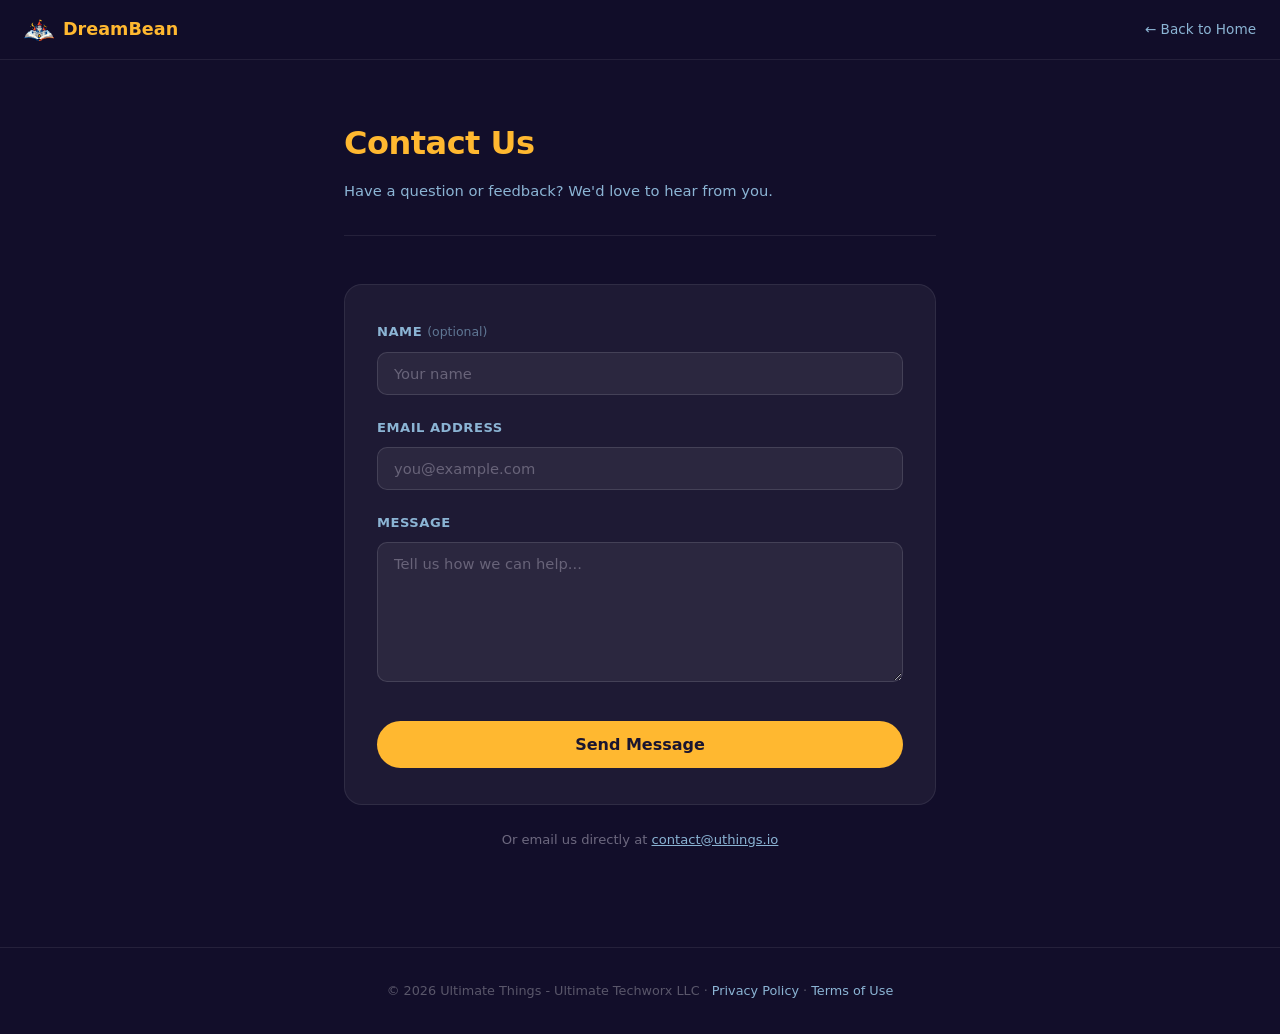
==== contact.html @ 5a84a0f4 "Refresh DreamBean website for version 2 - Update website content for DreamBean 2 features and brandi" ====
<!DOCTYPE html>
<html lang="en">
<head>
  <meta charset="UTF-8" />
  <meta name="viewport" content="width=device-width, initial-scale=1.0" />
  <title>Contact Us — DreamBean</title>
  <link rel="icon" href="assets/dreambean-castle.svg" type="image/svg+xml" />
  <link rel="shortcut icon" href="assets/dreambean-castle.svg" type="image/svg+xml" />
  <link rel="apple-touch-icon" href="assets/dreambean-castle.svg" />
  <link rel="mask-icon" href="assets/dreambean-castle.svg" color="#FFB830" />
  <style>
    *, *::before, *::after { box-sizing: border-box; margin: 0; padding: 0; }

    :root {
      --ink:    #1A1530;
      --deep:   #120E2A;
      --cave:   #1E1840;
      --amber:  #FFB830;
      --mist:   #8BB4D4;
      --soft:   #F5F0FF;
      --border: rgba(255,255,255,0.08);
      --glass:  rgba(255,255,255,0.05);
      --radius: 14px;
    }

    body {
      font-family: 'Segoe UI', system-ui, sans-serif;
      background: var(--deep);
      color: var(--soft);
      line-height: 1.7;
      min-height: 100vh;
    }

    nav {
      background: rgba(18,14,42,0.95);
      border-bottom: 1px solid var(--border);
      backdrop-filter: blur(14px);
      -webkit-backdrop-filter: blur(14px);
      padding: 0 24px;
      height: 60px;
      display: flex;
      align-items: center;
      justify-content: space-between;
      position: sticky;
      top: 0;
      z-index: 10;
    }

    .nav-logo {
      color: var(--amber);
      display: inline-flex;
      align-items: center;
      gap: 9px;
      font-weight: 800;
      font-size: 1.1rem;
      text-decoration: none;
    }
    .nav-logo-icon {
      width: 30px;
      height: 30px;
      object-fit: contain;
      flex: 0 0 auto;
    }
    .nav-back { color: var(--mist); font-size: 0.85rem; text-decoration: none; }
    .nav-back:hover { color: var(--amber); }

    .page {
      max-width: 640px;
      margin: 0 auto;
      padding: 56px 24px 96px;
    }

    .doc-header {
      border-bottom: 1px solid var(--border);
      padding-bottom: 32px;
      margin-bottom: 48px;
    }

    .doc-header h1 {
      font-size: 2rem;
      font-weight: 900;
      color: var(--amber);
      letter-spacing: -0.5px;
      margin-bottom: 8px;
    }

    .doc-header p { color: var(--mist); font-size: 0.92rem; }

    .form-card {
      background: var(--glass);
      border: 1px solid var(--border);
      border-radius: 18px;
      padding: 36px 32px;
    }

    .field { margin-bottom: 22px; }

    label {
      display: block;
      font-size: 0.82rem;
      font-weight: 600;
      color: var(--mist);
      letter-spacing: 0.5px;
      text-transform: uppercase;
      margin-bottom: 8px;
    }

    .optional-tag {
      font-weight: 400;
      text-transform: none;
      color: rgba(139,180,212,0.6);
      font-size: 0.78rem;
      letter-spacing: 0;
    }

    input[type="text"],
    input[type="email"],
    textarea {
      width: 100%;
      background: rgba(255,255,255,0.06);
      border: 1px solid rgba(255,255,255,0.12);
      border-radius: 10px;
      padding: 12px 16px;
      color: var(--soft);
      font-family: inherit;
      font-size: 0.92rem;
      transition: border-color .2s;
      outline: none;
    }

    input[type="text"]:focus,
    input[type="email"]:focus,
    textarea:focus {
      border-color: rgba(255,184,48,0.5);
    }

    input::placeholder,
    textarea::placeholder { color: rgba(245,240,255,0.3); }

    textarea { resize: vertical; min-height: 140px; }

    .field-error {
      display: none;
      color: #ff7070;
      font-size: 0.8rem;
      margin-top: 6px;
    }

    .submit-btn {
      width: 100%;
      background: var(--amber);
      color: var(--ink);
      border: none;
      border-radius: 30px;
      padding: 14px;
      font-size: 1rem;
      font-weight: 700;
      font-family: inherit;
      cursor: pointer;
      margin-top: 8px;
      transition: background .2s, transform .15s;
    }

    .submit-btn:hover { background: #ffd060; transform: translateY(-1px); }
    .submit-btn:disabled { opacity: 0.5; cursor: not-allowed; transform: none; }

    .success-card {
      display: none;
      text-align: center;
      padding: 48px 32px;
      background: var(--glass);
      border: 1px solid rgba(255,184,48,0.2);
      border-radius: 18px;
    }

    .success-icon { font-size: 3rem; margin-bottom: 16px; }

    .success-card h2 {
      font-size: 1.4rem;
      font-weight: 800;
      color: var(--amber);
      margin-bottom: 12px;
    }

    .success-card p { color: var(--mist); font-size: 0.92rem; }

    .note {
      margin-top: 24px;
      font-size: 0.82rem;
      color: rgba(245,240,255,0.4);
      text-align: center;
    }

    footer {
      text-align: center;
      padding: 32px 24px;
      border-top: 1px solid var(--border);
      color: rgba(255,255,255,0.3);
      font-size: 0.8rem;
    }

    footer a { color: var(--mist); text-decoration: none; }

    @media (max-width: 480px) {
      .form-card { padding: 24px 20px; }
    }
  </style>
</head>
<body>

<nav>
  <a href="index.html" class="nav-logo">
    <img src="assets/dreambean-castle.svg" alt="" class="nav-logo-icon" width="30" height="30">
    <span>DreamBean</span>
  </a>
  <a href="index.html" class="nav-back">← Back to Home</a>
</nav>

<div class="page">

  <div class="doc-header">
    <h1>Contact Us</h1>
    <p>Have a question or feedback? We'd love to hear from you.</p>
  </div>

  <div class="form-card" id="formCard">
    <form id="contactForm" novalidate>

      <div class="field">
        <label for="name">Name <span class="optional-tag">(optional)</span></label>
        <input type="text" id="name" name="name" placeholder="Your name" autocomplete="name" />
      </div>

      <div class="field">
        <label for="email">Email address</label>
        <input type="email" id="email" name="email" placeholder="you@example.com" autocomplete="email" required />
        <span class="field-error" id="emailError">Please enter a valid email address.</span>
      </div>

      <div class="field">
        <label for="message">Message</label>
        <textarea id="message" name="message" placeholder="Tell us how we can help..." required></textarea>
        <span class="field-error" id="messageError">Please enter a message.</span>
      </div>

      <button type="submit" class="submit-btn" id="submitBtn">Send Message</button>

    </form>
  </div>

  <div class="success-card" id="successCard">
    <div class="success-icon">✦</div>
    <h2>Message sent!</h2>
    <p>Thanks for reaching out. We'll get back to you as soon as we can.</p>
  </div>

  <p class="note">Or email us directly at <a href="mailto:contact@uthings.io" style="color:var(--mist)">contact@uthings.io</a></p>

</div>

<footer>
  <p>© 2026 Ultimate Things - Ultimate Techworx LLC · <a href="privacy-policy.html">Privacy Policy</a> · <a href="terms-of-use.html">Terms of Use</a></p>
</footer>

<script>
  const emailInput   = document.getElementById('email');
  const messageInput = document.getElementById('message');
  const emailError   = document.getElementById('emailError');
  const messageError = document.getElementById('messageError');

  function isValidEmail(val) {
    return /^[^\s@]+@[^\s@]+\.[^\s@]+$/.test(val);
  }

  emailInput.addEventListener('blur', () => {
    const show = emailInput.value.trim() && !isValidEmail(emailInput.value.trim());
    emailError.style.display = show ? 'block' : 'none';
  });

  document.getElementById('contactForm').addEventListener('submit', function(e) {
    e.preventDefault();

    const name    = document.getElementById('name').value.trim();
    const email   = emailInput.value.trim();
    const message = messageInput.value.trim();

    let valid = true;

    if (!email || !isValidEmail(email)) {
      emailError.style.display = 'block';
      emailInput.focus();
      valid = false;
    } else {
      emailError.style.display = 'none';
    }

    if (!message) {
      messageError.style.display = 'block';
      if (valid) messageInput.focus();
      valid = false;
    } else {
      messageError.style.display = 'none';
    }

    if (!valid) return;

    const subject = encodeURIComponent('DreamBean — Contact Us');
    const bodyLines = [];
    if (name) bodyLines.push(`From: ${name}`);
    bodyLines.push(`Reply-to: ${email}`, '', message);
    const body = encodeURIComponent(bodyLines.join('\n'));

    window.location.href = `mailto:contact@uthings.io?subject=${subject}&body=${body}`;

    setTimeout(() => {
      document.getElementById('formCard').style.display = 'none';
      document.getElementById('successCard').style.display = 'block';
    }, 500);
  });
</script>

</body>
</html>
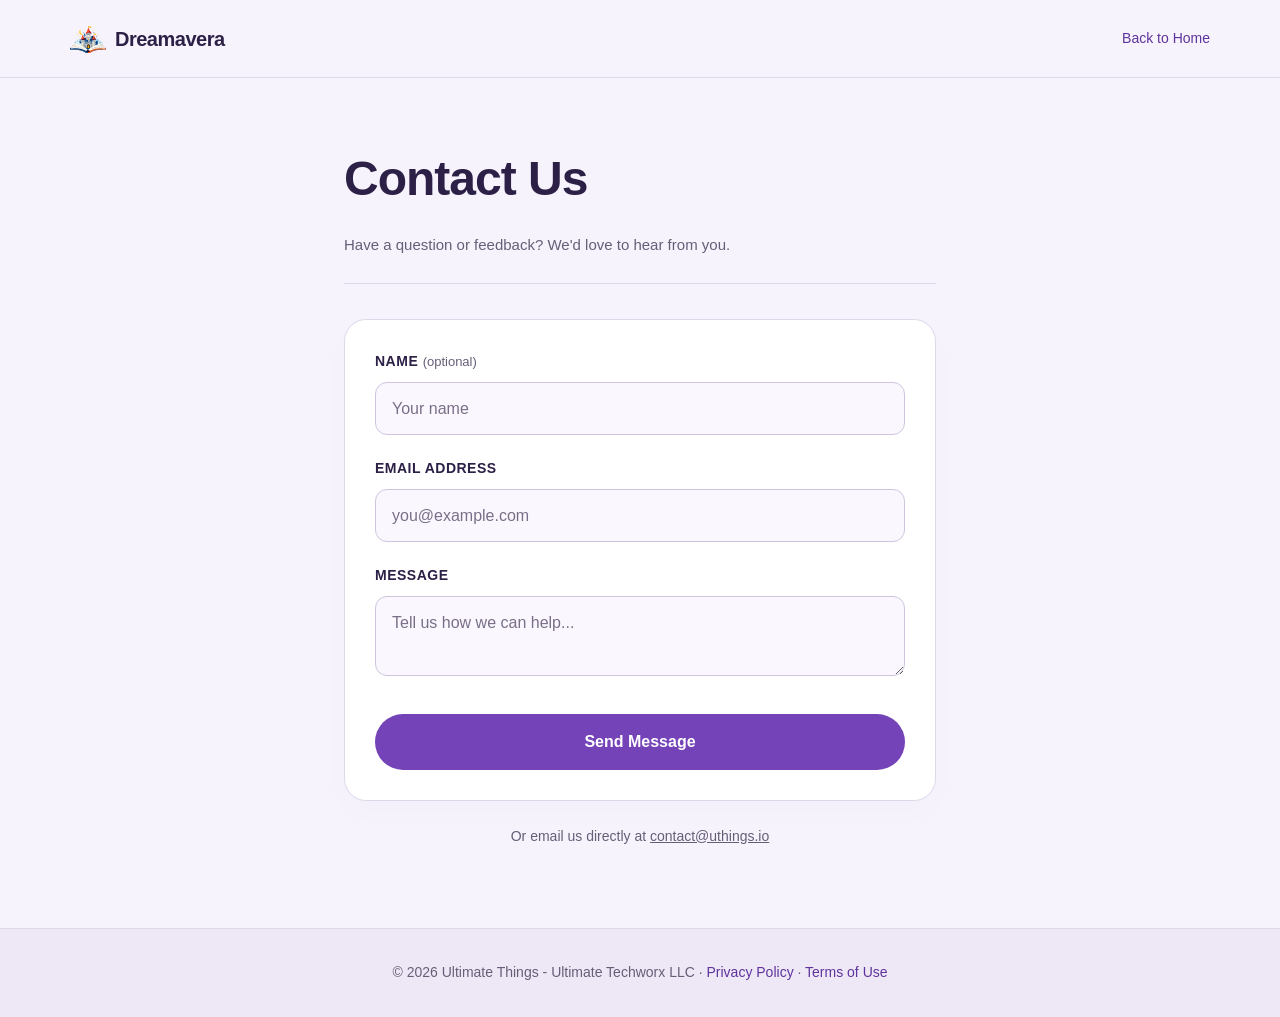
==== commit 3d08338c: "Rebrand and redesign Dreamavera website with clear AI messaging" ====
--- a/contact.html
+++ b/contact.html
@@ -3,7 +3,8 @@
 <head>
   <meta charset="UTF-8" />
   <meta name="viewport" content="width=device-width, initial-scale=1.0" />
-  <title>Contact Us — DreamBean</title>
+  <title>Contact Us — Dreamavera</title>
+  <meta name="description" content="Contact the Dreamavera team at Ultimate Techworx LLC for app support, questions, or feedback." />
   <link rel="icon" href="assets/dreambean-castle.svg" type="image/svg+xml" />
   <link rel="shortcut icon" href="assets/dreambean-castle.svg" type="image/svg+xml" />
   <link rel="apple-touch-icon" href="assets/dreambean-castle.svg" />
@@ -205,15 +206,16 @@
       .form-card { padding: 24px 20px; }
     }
   </style>
+  <link rel="stylesheet" href="assets/site.css">
 </head>
-<body>
+<body class="document-page">
 
 <nav>
   <a href="index.html" class="nav-logo">
     <img src="assets/dreambean-castle.svg" alt="" class="nav-logo-icon" width="30" height="30">
-    <span>DreamBean</span>
+    <span>Dreamavera</span>
   </a>
-  <a href="index.html" class="nav-back">← Back to Home</a>
+  <a href="index.html" class="nav-back">Back to Home</a>
 </nav>
 
 <div class="page">
@@ -304,7 +306,7 @@
 
     if (!valid) return;
 
-    const subject = encodeURIComponent('DreamBean — Contact Us');
+    const subject = encodeURIComponent('Dreamavera — Contact Us');
     const bodyLines = [];
     if (name) bodyLines.push(`From: ${name}`);
     bodyLines.push(`Reply-to: ${email}`, '', message);
--- a/assets/site.css
+++ b/assets/site.css
@@ -0,0 +1,463 @@
+/* Dreamavera — a bright storybook, with a little midnight magic. */
+:root {
+  color-scheme: light;
+  --paper: #f6f3fc;
+  --white: #fff;
+  --ink: #2d2047;
+  --muted: #675e78;
+  --purple: #7543b8;
+  --purple-dark: #5f339c;
+  --lilac: #e8ddfa;
+  --night: #291e41;
+  --mint: #dff1e6;
+  --peach: #f9e0d4;
+  --gold: #fbd789;
+  --line: #ded7e9;
+  --shadow: 0 24px 70px rgba(55, 33, 85, .09);
+  /* Compatibility tokens for the existing legal/support page markup. */
+  --deep: var(--paper);
+  --soft: var(--ink);
+  --amber: var(--purple);
+  --mist: var(--muted);
+  --border: var(--line);
+  --glass: var(--white);
+  --cave: #ede7f6;
+}
+*, *::before, *::after { box-sizing: border-box; }
+html { scroll-behavior: smooth; scroll-padding-top: 110px; }
+body { margin: 0; color: var(--ink); background: var(--paper); font-family: ui-sans-serif, -apple-system, BlinkMacSystemFont, 'Segoe UI', sans-serif; font-size: 1rem; line-height: 1.7; -webkit-font-smoothing: antialiased; }
+button, input, textarea, select { font: inherit; }
+button, a { -webkit-tap-highlight-color: transparent; }
+a { color: inherit; }
+img { display: block; max-width: 100%; }
+h1, h2, h3, h4, p { margin: 0; }
+button { cursor: pointer; }
+button:focus-visible, a:focus-visible, summary:focus-visible, [tabindex]:focus-visible { outline: 3px solid #9966dc; outline-offset: 5px; }
+::selection { background: #dbc8f8; color: #2d2047; }
+.container { width: min(1200px, calc(100% - 96px)); margin-inline: auto; }
+.icon-library { position: absolute; width: 0; height: 0; overflow: hidden; }
+.icon { width: 24px; height: 24px; flex: 0 0 auto; fill: none; stroke: currentColor; stroke-width: 1.7; stroke-linecap: round; stroke-linejoin: round; }
+.skip-link { position: fixed; left: 16px; top: -80px; z-index: 100; padding: 12px 20px; background: var(--night); color: white; border-radius: 12px; }
+.skip-link:focus { top: 12px; }
+.site-header { position: sticky; top: 0; z-index: 20; background: rgba(246, 243, 252, .94); border-bottom: 1px solid rgba(222, 215, 233, .8); backdrop-filter: blur(18px); }
+.nav-shell { display: flex; align-items: center; justify-content: space-between; gap: 26px; min-height: 88px; }
+.brand { display: inline-flex; gap: 10px; align-items: center; text-decoration: none; color: var(--ink); font-size: 1.4rem; font-weight: 800; letter-spacing: -.8px; white-space: nowrap; }
+.brand img { flex: 0 0 auto; }
+.brand-star { margin-left: 4px; font-size: .9rem; color: var(--purple); vertical-align: top; }
+.main-nav { display: flex; align-items: center; gap: 28px; }
+.main-nav a { font-size: .875rem; font-weight: 600; text-decoration: none; color: var(--muted); padding: 12px 0; }
+.main-nav a:hover { color: var(--purple); }
+.button { display: inline-flex; align-items: center; justify-content: center; min-height: 54px; padding: 14px 25px; border-radius: 100px; font-size: .9375rem; line-height: 1.4; font-weight: 700; text-decoration: none; border: 1px solid transparent; transition: background .2s, transform .2s, box-shadow .2s; text-align: center; }
+.button:hover { transform: translateY(-2px); }
+.button-small { min-height: 46px; font-size: .875rem; padding: 11px 22px; }
+.button-dark { color: white; background: var(--night); }
+.button-dark:hover { background: #44305e; }
+.button-purple { color: white; background: var(--purple); box-shadow: 0 6px 18px rgba(117, 67, 184, .13); }
+.button-purple:hover { background: var(--purple-dark); box-shadow: 0 8px 22px rgba(117, 67, 184, .2); }
+.button-outline { border-color: #d0c3df; color: var(--ink); background: transparent; }
+.button-outline:hover { background: #f0e9f9; }
+.text-link { color: var(--purple-dark); text-decoration-color: #cbb4e7; text-underline-offset: 6px; font-weight: 650; font-size: .9375rem; }
+.text-link:hover { text-decoration-color: currentColor; }
+.menu-toggle { display: none; }
+.eyebrow { display: flex; align-items: center; gap: 8px; font-size: .8125rem; line-height: 1.5; font-weight: 750; letter-spacing: 1.7px; text-transform: uppercase; color: var(--purple-dark); margin-bottom: 22px; }
+.eyebrow .icon { width: 18px; height: 18px; }
+.hero { background: radial-gradient(ellipse at 100% 35%, #e9e0f7 0, transparent 53%), radial-gradient(ellipse at 0 10%, #fcf9ff 0, transparent 50%); padding-top: 62px; }
+.hero-grid { display: grid; grid-template-columns: 1fr 1fr; align-items: center; gap: 65px; padding-block: 35px 80px; }
+.hero h1 { font-size: clamp(2.8rem, 4.3vw, 4.25rem); line-height: 1.11; font-weight: 650; letter-spacing: -2.7px; }
+h1 em, h2 em { font-family: Georgia, 'Times New Roman', serif; font-weight: 400; color: var(--purple); letter-spacing: -1.4px; }
+.hero-description { max-width: 490px; font-size: 1.0625rem; color: var(--muted); line-height: 1.85; margin-top: 26px; }
+.hero-actions { display: flex; flex-wrap: wrap; align-items: center; gap: 20px; margin-top: 30px; }
+.hero-actions .text-link { font-size: .875rem; }
+.hero-notes { display: flex; flex-wrap: wrap; gap: 20px; padding: 0; margin: 26px 0 0; list-style: none; color: var(--muted); font-size: .8125rem; }
+.hero-notes li { display: flex; align-items: center; gap: 5px; }
+.hero-notes .icon { width: 16px; height: 16px; color: #42775b; }
+.hero-art { position: relative; padding: 22px 6px 20px; }
+.storybook-cover { position: relative; margin: 0; border-radius: 100px 100px 24px 24px; overflow: hidden; background: #dac9f3; aspect-ratio: 1/1.1; box-shadow: 0 28px 55px -15px rgba(64, 39, 79, .24); transform: rotate(2deg); border: 8px solid rgba(255,255,255,.85); }
+.storybook-cover img { width: 100%; height: 100%; object-fit: cover; object-position: 50% 40%; }
+.storybook-cover::after { content: ''; position: absolute; inset: 40% 0 0; background: linear-gradient(transparent, rgba(32, 24, 49, .88)); }
+.storybook-cover figcaption { position: absolute; z-index: 1; bottom: 28px; left: 27px; right: 22px; color: white; transform: rotate(-2deg); }
+.cover-kicker { font-size: .75rem; letter-spacing: 1.5px; text-transform: uppercase; display: block; color: #eee4fb; margin-bottom: 6px; }
+.storybook-cover strong { font-family: Georgia, serif; font-size: clamp(1.4rem, 2.3vw, 2.1rem); line-height: 1.25; font-weight: 400; display: block; }
+.cover-foot { font-size: .75rem; color: #eee4fb; display: block; margin-top: 8px; }
+.art-note { position: absolute; z-index: 3; right: -24px; top: -8px; display: flex; align-items: center; gap: 12px; background: var(--mint); border: 1px solid #c5decd; color: #305f45; border-radius: 16px 16px 16px 3px; padding: 14px 20px; box-shadow: 0 12px 24px rgba(39, 63, 47, .07); font-size: .8125rem; line-height: 1.5; transform: rotate(5deg); }
+.art-note strong { font-weight: 750; }
+.chapter-chip { position: absolute; z-index: 3; bottom: -18px; left: -26px; display: flex; gap: 12px; align-items: center; padding: 13px 20px 13px 13px; background: white; border: 1px solid var(--line); border-radius: 18px; box-shadow: var(--shadow); transform: rotate(-3deg); }
+.chip-icon { display: grid; place-items: center; width: 42px; height: 42px; color: var(--purple); background: #f1eafa; border-radius: 12px; }
+.chapter-chip strong { display: block; font-size: .875rem; font-weight: 750; }
+.chapter-chip small { display: block; font-size: .75rem; color: var(--muted); }
+.orbit-star { position: absolute; color: #b096d8; font-size: 44px; }
+.star-one { left: -32px; top: -8px; transform: rotate(12deg); }
+.star-two { right: -24px; bottom: 18px; font-size: 60px; }
+.hero-bottom { border-top: 1px solid #ddd2ea; display: flex; align-items: center; justify-content: space-between; gap: 24px; padding-block: 23px; color: var(--muted); font-size: .8125rem; }
+.hero-bottom > span { font-family: Georgia, serif; font-style: italic; font-size: 1rem; }
+.hero-bottom > div { display: flex; gap: 26px; flex-wrap: wrap; }
+.section { padding: 106px 0; }
+.section h2 { font-size: clamp(2.15rem, 3.3vw, 3.2rem); line-height: 1.14; font-weight: 650; letter-spacing: -1.6px; }
+.section-intro > p:not(.eyebrow), .section-heading > p, .center-heading > p:not(.eyebrow) { font-size: 1rem; line-height: 1.85; color: var(--muted); margin-top: 23px; }
+.section-intro .text-link { display: inline-block; margin-top: 24px; }
+.path-layout { display: grid; grid-template-columns: .85fr 1.15fr; gap: 90px; align-items: center; }
+.path-explorer { border: 1px solid var(--line); background: white; border-radius: 25px; box-shadow: var(--shadow); padding: 9px; }
+.path-tabs { display: grid; grid-template-columns: 1fr 1fr 1fr; padding: 6px; background: #f6f2fc; border-radius: 18px; gap: 3px; }
+.path-tab { display: flex; align-items: center; justify-content: center; gap: 6px; min-height: 52px; color: var(--muted); background: transparent; border: 1px solid transparent; border-radius: 13px; font-size: .875rem; font-weight: 650; }
+.path-tab .icon { width: 18px; height: 18px; }
+.path-tab[aria-selected="true"] { color: var(--purple-dark); background: white; box-shadow: 0 3px 12px #3020420b; border-color: #e5d9f3; }
+.path-tab:hover { color: var(--purple); }
+.path-panel { padding: 28px; min-height: 365px; }
+.panel-kicker { font-size: .75rem; font-weight: 700; color: #66816c; margin-bottom: 12px; }
+.path-panel h3 { font-size: 1.65rem; line-height: 1.3; letter-spacing: -.6px; font-weight: 650; min-height: 70px; }
+.path-panel > p:not(.panel-kicker):not(.demo-note) { color: var(--muted); font-size: .9375rem; line-height: 1.8; margin-top: 16px; }
+.idea-card { background: #f3eff9; border: 1px solid #e4dced; border-radius: 14px; padding: 18px; display: flex; gap: 12px; color: var(--purple); margin-top: 24px; }
+.idea-card .icon { width: 20px; height: 20px; }
+.idea-card span { display: block; font-size: .75rem; font-weight: 750; letter-spacing: 1.3px; margin-bottom: 4px; }
+.idea-card p { font-family: Georgia, serif; font-size: 1rem; line-height: 1.6; color: var(--ink); }
+.demo-note { color: var(--muted); font-size: .75rem; margin-top: 12px; }
+.ai-section { background: var(--night); color: #fcf9ff; position: relative; }
+.ai-section .eyebrow { color: #d1b8f4; }
+.ai-section h2 em { color: var(--gold); }
+.ai-heading { display: flex; align-items: flex-end; justify-content: space-between; gap: 60px; }
+.ai-heading > p { max-width: 385px; color: #d2c8e0; font-size: 1rem; line-height: 1.85; }
+.ai-grid { display: grid; grid-template-columns: repeat(3, 1fr); gap: 36px; margin-top: 48px; }
+.ai-grid article { border-top: 1px solid #594967; padding-top: 28px; }
+.feature-icon { display: grid; place-items: center; width: 48px; height: 48px; background: #ebe1f6; color: var(--purple-dark); border-radius: 15px; margin-bottom: 22px; }
+.ai-grid .feature-icon { background: #433253; color: #e0c8fb; }
+.card-label { font-size: .75rem; font-weight: 700; letter-spacing: 1.5px; color: var(--purple-dark); margin-bottom: 10px; }
+.ai-grid .card-label { color: #d1b8f4; }
+.ai-grid h3 { font-size: 1.375rem; letter-spacing: -.4px; font-weight: 650; }
+.ai-grid article > p:last-child { color: #d2c8e0; font-size: .9375rem; line-height: 1.85; margin-top: 14px; }
+.ai-footnote { margin-top: 46px; padding-top: 26px; border-top: 1px solid #594967; display: flex; flex-wrap: wrap; align-items: center; gap: 10px; font-size: .8125rem; color: #cbbdd9; }
+.ai-footnote .icon { width: 19px; height: 19px; }
+.ai-footnote a { color: #f2e2ff; text-underline-offset: 4px; }
+.section-heading { display: flex; align-items: flex-end; justify-content: space-between; gap: 50px; margin-bottom: 42px; }
+.section-heading > p { width: 410px; max-width: 100%; }
+.showcase-grid { display: grid; grid-template-columns: repeat(4, 1fr); gap: 24px; }
+.showcase-card { min-width: 0; }
+.showcase-picture { position: relative; border-radius: 70px 70px 16px 16px; overflow: hidden; aspect-ratio: .9; background: #e4d8f1; }
+.showcase-picture img { width: 100%; height: 100%; object-fit: cover; transition: transform .4s; }
+.showcase-card:hover img { transform: scale(1.035); }
+.showcase-picture > span { position: absolute; bottom: 12px; left: 10px; right: 10px; font-size: .75rem; text-align: center; border-radius: 100px; padding: 6px 4px; color: #362a46; background: rgba(255,255,255,.94); }
+.showcase-copy { padding: 21px 0 0; }
+.showcase-copy h3 { font-size: 1.2rem; line-height: 1.35; letter-spacing: -.35px; font-weight: 650; }
+.showcase-copy p { font-size: .875rem; color: var(--muted); line-height: 1.8; margin-top: 12px; }
+.section-caption { text-align: center; font-size: .75rem; line-height: 1.8; color: var(--muted); margin-top: 32px; }
+.section-caption a { text-underline-offset: 4px; }
+.beyond-section { background: #ece6f5; }
+.center-heading { text-align: center; max-width: 650px; margin: 0 auto 45px; }
+.center-heading .eyebrow { justify-content: center; }
+.bento-grid { display: grid; grid-template-columns: 1.1fr 1fr; gap: 24px; }
+.bento-card { border: 1px solid #dbd2e5; border-radius: 26px; padding: 40px; }
+.bento-card h3 { font-size: 2rem; line-height: 1.2; letter-spacing: -.8px; font-weight: 650; }
+.bento-card p:not(.card-label) { margin-top: 18px; color: var(--muted); font-size: .9375rem; line-height: 1.85; }
+.listening-card { background: #faf8fd; }
+.narration-preview { background: white; border: 1px solid var(--line); border-radius: 20px; padding: 20px; margin-top: 32px; box-shadow: 0 12px 35px #31203e08; }
+.preview-art { display: flex; align-items: center; gap: 12px; }
+.preview-art img { width: 56px; height: 56px; border-radius: 12px; object-fit: cover; }
+.preview-art > .icon { margin-left: auto; color: var(--purple); }
+.preview-art strong { display: block; font-size: .875rem; }
+.preview-art span { display: block; color: var(--muted); font-size: .75rem; }
+.waveform { height: 52px; display: flex; align-items: center; justify-content: space-between; gap: 5px; margin-top: 10px; }
+.waveform i { display: block; width: 6px; height: 15px; border-radius: 8px; background: #b195d3; }
+.waveform i:nth-child(3n) { height: 30px; background: #80609f; }
+.waveform i:nth-child(4n) { height: 42px; background: #68408f; }
+.waveform i:nth-child(5n) { height: 24px; background: #ccb9e4; }
+.preview-caption { display: block; font-size: .75rem; color: var(--muted); line-height: 1.6; }
+.playroom-card { background: var(--mint); border-color: #c7ddcf; }
+.playroom-card .feature-icon { background: #c9e5d3; color: #376447; }
+.playroom-card .card-label { color: #436a52; }
+.playroom-card p:not(.card-label) { color: #4c6757; }
+.game-list { display: flex; flex-wrap: wrap; gap: 9px; padding: 0; list-style: none; margin: 28px 0 0; }
+.game-list li { font-size: .8125rem; padding: 9px 15px; background: rgba(255,255,255,.65); border: 1px solid #c5ddce; border-radius: 100px; color: #36563f; }
+.age-strip { display: grid; grid-template-columns: 1fr 1fr 1fr; gap: 36px; padding-top: 64px; margin-top: 64px; border-top: 1px solid #d4c8e1; align-items: start; }
+.age-strip .eyebrow { margin-bottom: 12px; }
+.age-strip h3 { font-size: 1.75rem; line-height: 1.25; letter-spacing: -.5px; font-weight: 650; }
+.age-tag { font-size: .75rem; font-weight: 700; color: var(--purple-dark); letter-spacing: 1.3px; }
+.age-strip h4 { font-size: 1.0625rem; margin-top: 12px; }
+.age-strip p:not(.eyebrow) { color: var(--muted); font-size: .9375rem; margin-top: 12px; }
+.pricing-section { background: #fbf9ff; }
+.pricing-grid { display: grid; grid-template-columns: repeat(3, 1fr); gap: 22px; align-items: stretch; }
+.plan-card { background: white; border: 1px solid var(--line); border-radius: 24px; padding: 30px; display: flex; flex-direction: column; }
+.plan-card.featured { background: #f0e8fb; border-color: #bca0df; box-shadow: 0 16px 35px #5a368610; }
+.plan-label { font-size: .75rem; font-weight: 750; color: var(--purple-dark); letter-spacing: 1.3px; margin-bottom: 16px; }
+.plan-card h3 { font-size: 1.25rem; letter-spacing: -.4px; font-weight: 650; }
+.plan-price { font-size: 2.75rem; font-weight: 650; letter-spacing: -1.8px; line-height: 1.3; margin-top: 16px; }
+.plan-price span { font-size: .875rem; color: var(--muted); font-weight: 400; letter-spacing: 0; padding-left: 4px; }
+.plan-description { color: var(--muted); font-size: .875rem; line-height: 1.8; margin-top: 15px; min-height: 50px; }
+.plan-features { padding: 24px 0 24px; list-style: none; border-top: 1px solid #e2d9eb; margin: 24px 0 12px; }
+.plan-features li { font-size: .875rem; line-height: 1.65; padding-left: 22px; position: relative; margin-bottom: 14px; }
+.plan-features li::before { content: '✓'; position: absolute; left: 0; color: var(--purple); }
+.plan-card .button { width: 100%; margin-top: auto; }
+.parents-layout { display: grid; grid-template-columns: 1fr 1fr; gap: 100px; align-items: start; }
+.parents-layout > div:first-child > p:not(.eyebrow) { font-size: 1rem; line-height: 1.85; color: var(--muted); margin-top: 25px; }
+.parents-layout .text-link { display: inline-block; margin-top: 24px; }
+.parents-layout .feature-icon { background: #e6dbf5; }
+.parent-points article { padding: 24px 0; border-bottom: 1px solid var(--line); }
+.parent-points article:first-child { padding-top: 0; }
+.parent-points h3 { font-size: 1.1rem; font-weight: 650; letter-spacing: -.25px; }
+.parent-points p { color: var(--muted); font-size: .9375rem; line-height: 1.85; margin-top: 12px; }
+.faq-section { padding-top: 15px; }
+.faq-layout { display: grid; grid-template-columns: .8fr 1.2fr; gap: 100px; }
+.faq-layout > div:first-child > p:last-child { margin-top: 25px; color: var(--muted); font-size: .9375rem; }
+.faq-list { border-top: 1px solid var(--line); }
+.faq-list details { border-bottom: 1px solid var(--line); padding: 22px 0; }
+.faq-list summary { cursor: pointer; font-size: .9375rem; font-weight: 650; list-style: none; padding-right: 35px; position: relative; }
+.faq-list summary::-webkit-details-marker { display: none; }
+.faq-list summary::after { content: '+'; position: absolute; right: 2px; top: 0; font-size: 1.25rem; line-height: 1.3; color: var(--purple); font-weight: 400; }
+.faq-list details[open] summary::after { content: '−'; }
+.faq-list details > p { color: var(--muted); font-size: .9375rem; line-height: 1.85; margin-top: 16px; }
+.download-section { background: var(--night); color: white; padding: 78px 0 70px; text-align: center; position: relative; overflow: hidden; }
+.download-section::before, .download-section::after { content: '✦'; position: absolute; color: #705583; font-size: 110px; font-weight: 400; top: 80px; left: 8%; transform: rotate(10deg); }
+.download-section::after { left: auto; right: 9%; top: auto; bottom: 90px; font-size: 60px; }
+.download-inner { position: relative; z-index: 1; }
+.download-spark { display: block; font-size: 35px; color: var(--gold); margin-bottom: 12px; }
+.download-section .eyebrow { justify-content: center; color: #d5bdf4; }
+.download-section h2 { font-size: clamp(2.4rem, 4vw, 3.6rem); line-height: 1.13; letter-spacing: -1.7px; font-weight: 650; }
+.download-section h2 em { color: var(--gold); }
+.download-section p:not(.eyebrow) { color: #d2c5df; font-size: .9375rem; line-height: 1.85; margin-top: 25px; }
+.store-links { display: flex; justify-content: center; align-items: stretch; gap: 12px; margin-top: 27px; }
+.store-links a { display: flex; min-height: 62px; min-width: 165px; padding: 10px 18px; align-items: center; justify-content: center; border: 1px solid #65526e; border-radius: 13px; background: #17111f; transition: background .2s; }
+.store-links a:hover { background: #372645; }
+.store-links img { object-fit: contain; }
+.download-section p.download-note { font-size: .75rem; margin-top: 20px; color: #c6b7d3; }
+.site-footer { background: #eee8f6; padding: 55px 0 25px; }
+.footer-grid { display: grid; grid-template-columns: 1.7fr 1fr 1fr; gap: 40px; }
+.footer-grid p { font-size: .875rem; color: var(--muted); line-height: 1.85; margin-top: 17px; }
+.footer-grid h2 { font-size: .8125rem; font-weight: 750; margin-bottom: 15px; }
+.footer-grid > div > a:not(.brand) { display: block; width: fit-content; color: var(--muted); font-size: .875rem; text-decoration: none; margin-top: 9px; }
+.footer-grid > div > a:not(.brand):hover { color: var(--purple); text-decoration: underline; }
+.footer-bottom { display: flex; align-items: center; justify-content: space-between; gap: 20px; padding-top: 24px; margin-top: 40px; border-top: 1px solid #d9cee5; font-size: .75rem; color: var(--muted); }
+
+/* Same visual identity, quieter presentation for legal and support pages. */
+.document-page { background: var(--paper); color: var(--ink); }
+.document-page nav { background: rgba(246,243,252,.96); border-color: var(--line); height: 78px; padding-inline: max(24px, calc((100% - 1140px)/2)); }
+.document-page .nav-logo { color: var(--ink); font-size: 1.25rem; letter-spacing: -.5px; }
+.document-page .nav-logo-icon { width: 36px; height: 36px; }
+.document-page .nav-back { color: var(--purple-dark); font-size: .875rem; }
+.document-page .page { padding-top: 60px; padding-bottom: 80px; }
+.document-page .doc-header { margin-bottom: 35px; border-color: var(--line); padding-bottom: 26px; }
+.document-page .doc-header h1 { color: var(--ink); font-weight: 650; font-size: clamp(2.1rem, 4vw, 3rem); letter-spacing: -1px; }
+.document-page .doc-header p { color: var(--muted); font-size: .9375rem; margin-top: 12px; }
+.document-page p, .document-page li { font-size: 1rem; color: var(--muted); }
+.document-page h2 { color: var(--purple-dark); border-color: var(--line); font-size: 1.2rem; }
+.document-page h3 { color: var(--ink); font-size: 1.0625rem; }
+.document-page a { color: var(--purple-dark); }
+.document-page .app-privacy, .document-page .form-card, .document-page .info-box, .document-page .highlight-box, .document-page .toc, .document-page .success-card { background: white; border: 1px solid var(--line); border-radius: 22px; box-shadow: 0 12px 35px #31203e04; }
+.document-page .app-privacy { border-top: 4px solid #a77acb; padding: 27px; }
+.document-page .app-privacy p, .document-page .app-privacy li { color: var(--muted); font-size: 1rem; }
+.document-page .app-privacy strong, .document-page .highlight-box strong { color: var(--ink); }
+.document-page .toc { padding: 26px; }
+.document-page .toc a { color: var(--purple-dark); }
+.document-page .toc li { font-size: .9375rem; }
+.document-page .highlight-box p { color: var(--ink); }
+.document-page .form-card { padding: 30px; }
+.document-page label { color: var(--ink); font-size: .875rem; }
+.document-page .optional-tag { color: var(--muted); font-size: .8125rem; }
+.document-page input[type="text"], .document-page input[type="email"], .document-page textarea, .document-page select { background: #faf8fe; color: var(--ink); border: 1px solid #cfc3de; border-radius: 12px; font-size: 1rem; min-height: 50px; }
+.document-page input::placeholder, .document-page textarea::placeholder { color: #7a6e88; }
+.document-page input:focus-visible, .document-page textarea:focus-visible, .document-page select:focus-visible { outline: 3px solid #c1a5e6; outline-offset: 2px; }
+.document-page .submit-btn { background: var(--purple); color: white; min-height: 52px; }
+.document-page .submit-btn:hover { background: var(--purple-dark); }
+.document-page .request-type { background: #faf8fe; border-color: #d6cce2; border-radius: 13px; }
+.document-page .request-type.selected { border-color: var(--purple); background: #f0e7fa; }
+.document-page .request-type-label strong { color: var(--ink); font-size: .9375rem; }
+.document-page .request-type-label span { color: var(--muted); font-size: .875rem; text-transform: none; letter-spacing: normal; }
+.document-page .note { color: var(--muted); font-size: .875rem; }
+.document-page .field-error { color: #ac2d42; font-size: .875rem; }
+.document-page footer, .document-page site-footer { color: var(--muted); background: #eee8f6; border-color: var(--line); font-size: .875rem; }
+.document-page footer p { color: var(--muted); font-size: .875rem; }
+.document-page [data-custom-class="body"], .document-page [data-custom-class="body"] * { color: var(--muted) !important; font-family: ui-sans-serif, -apple-system, BlinkMacSystemFont, 'Segoe UI', sans-serif !important; font-size: 1rem !important; line-height: 1.8 !important; }
+.document-page [data-custom-class="heading_1"], .document-page [data-custom-class="heading_1"] * { color: var(--purple-dark) !important; font-size: 1.15rem !important; }
+.document-page [data-custom-class="heading_2"], .document-page [data-custom-class="heading_2"] *, .document-page [data-custom-class="heading_3"], .document-page [data-custom-class="heading_3"] * { color: var(--ink) !important; font-size: 1.05rem !important; }
+.document-page [data-custom-class="link"], .document-page [data-custom-class="link"] * { color: var(--purple-dark) !important; }
+.document-page table td, .document-page table th { border-color: var(--line); color: var(--muted); font-size: .875rem; }
+
+@media (min-width: 1500px) { .hero-grid { padding-block: 45px 95px; } }
+@media (max-width: 1100px) {
+  .container { width: calc(100% - 64px); }
+  .main-nav { gap: 18px; }
+  .hero-grid { gap: 35px; }
+  .hero h1 { font-size: 3.3rem; }
+  .hero-actions { gap: 18px; }
+  .art-note { right: -10px; }
+  .path-layout, .parents-layout, .faq-layout { gap: 45px; }
+  .path-panel { padding: 24px; }
+  .path-tab { font-size: .8125rem; }
+  .path-tab .icon { width: 16px; }
+  .showcase-grid { gap: 18px; }
+  .plan-card { padding: 25px; }
+  .plan-price { font-size: 2.4rem; }
+}
+@media (max-width: 900px) {
+  .nav-shell { min-height: 76px; gap: 16px; }
+  .brand { font-size: 1.25rem; }
+  .brand img { width: 36px; height: 36px; }
+  .menu-toggle { display: flex; align-items: center; gap: 9px; margin-left: auto; border: 0; background: transparent; min-height: 44px; padding: 8px; color: var(--ink); font-size: .875rem; }
+  .menu-lines { width: 18px; height: 12px; border-top: 1.5px solid; border-bottom: 1.5px solid; }
+  .main-nav { display: none; position: absolute; top: 75px; left: 0; right: 0; padding: 18px 32px 26px; background: #f6f3fc; border-bottom: 1px solid var(--line); box-shadow: 0 16px 20px #39214f0b; flex-direction: column; gap: 2px; align-items: stretch; }
+  .main-nav.is-open { display: flex; }
+  .main-nav a { padding: 12px 10px; }
+  .hero { padding-top: 25px; }
+  .hero-grid { gap: 30px; padding-block: 35px 65px; }
+  .hero h1 { font-size: 2.65rem; letter-spacing: -1.9px; }
+  .hero .eyebrow { font-size: .75rem; letter-spacing: 1px; }
+  .hero-description { font-size: 1rem; }
+  .hero-notes { gap: 12px; font-size: .75rem; }
+  .art-note { font-size: .75rem; padding: 10px 12px; right: -4px; }
+  .art-note .icon { width: 20px; }
+  .chapter-chip { padding: 9px 12px 9px 9px; left: -10px; gap: 8px; }
+  .chapter-chip strong { font-size: .75rem; }
+  .chapter-chip small { font-size: .75rem; }
+  .chip-icon { width: 32px; height: 32px; }
+  .cover-kicker { font-size: .75rem; letter-spacing: 1px; }
+  .cover-foot { font-size: .75rem; }
+  .storybook-cover figcaption { left: 17px; bottom: 20px; }
+  .storybook-cover strong { font-size: 1.3rem; }
+  .hero-bottom { flex-direction: column; gap: 10px; align-items: flex-start; }
+  .hero-bottom > div { gap: 22px; }
+  .section { padding: 80px 0; }
+  .path-layout { grid-template-columns: 1fr; gap: 32px; }
+  .section-intro { max-width: 600px; }
+  .path-tab { font-size: .9375rem; }
+  .path-panel { padding: 30px; min-height: 330px; }
+  .path-panel h3 { min-height: auto; }
+  .ai-heading { display: block; }
+  .ai-heading > p { max-width: 600px; margin-top: 24px; }
+  .ai-grid { gap: 24px; }
+  .ai-grid h3 { font-size: 1.2rem; }
+  .section-heading { align-items: flex-start; gap: 30px; }
+  .section-heading > p { width: 45%; margin-top: 0; }
+  .showcase-grid { grid-template-columns: repeat(2, 1fr); gap: 35px 24px; }
+  .showcase-picture { aspect-ratio: 1; }
+  .showcase-copy h3 br { display: none; }
+  .bento-card { padding: 28px; }
+  .bento-card h3 { font-size: 1.7rem; }
+  .age-strip { gap: 25px; }
+  .pricing-grid { grid-template-columns: 1fr; max-width: 570px; margin: 0 auto; }
+  .plan-card { padding: 30px; }
+  .plan-price { font-size: 2.75rem; }
+  .plan-description { min-height: 0; }
+  .plan-features { padding-bottom: 5px; }
+  .parents-layout, .faq-layout { grid-template-columns: 1fr; gap: 35px; }
+  .faq-section { padding-top: 0; }
+}
+@media (max-width: 600px) {
+  html { scroll-padding-top: 95px; }
+  .container { width: calc(100% - 40px); }
+  .nav-shell { gap: 10px; min-height: 72px; }
+  .brand { font-size: 1.18rem; gap: 7px; letter-spacing: -.7px; }
+  .brand img { width: 33px; height: 33px; }
+  .brand-star { font-size: .7rem; }
+  .header-cta { display: none; }
+  .menu-toggle { padding-right: 2px; }
+  .main-nav { top: 71px; padding-inline: 20px; }
+  .hero { padding-top: 20px; }
+  .hero-grid { grid-template-columns: 1fr; padding-block: 22px 48px; gap: 45px; }
+  .hero-copy { text-align: center; }
+  .hero .eyebrow { justify-content: center; margin-bottom: 20px; font-size: .75rem; letter-spacing: .9px; }
+  .hero h1 { font-size: clamp(2.5rem, 10.4vw, 3.5rem); letter-spacing: -1.8px; }
+  .hero h1 em { letter-spacing: -1.3px; }
+  .hero-description { margin-top: 22px; line-height: 1.8; }
+  .hero-actions { justify-content: center; margin-top: 26px; gap: 18px; }
+  .hero-actions .button { width: 100%; max-width: 340px; }
+  .hero-notes { justify-content: center; gap: 16px; margin-top: 24px; }
+  .hero-art { width: calc(100% - 24px); max-width: 420px; margin: 0 auto; padding-block: 18px; }
+  .storybook-cover { aspect-ratio: 1/1.04; border-width: 6px; border-radius: 75px 75px 20px 20px; }
+  .storybook-cover figcaption { bottom: 22px; left: 20px; }
+  .storybook-cover strong { font-size: 1.65rem; }
+  .cover-kicker { font-size: .75rem; }
+  .cover-foot { font-size: .75rem; }
+  .art-note { top: -8px; right: -4px; font-size: .75rem; }
+  .chapter-chip { left: -10px; bottom: -18px; }
+  .chapter-chip strong { font-size: .8125rem; }
+  .chapter-chip small { font-size: .75rem; }
+  .chip-icon { width: 38px; height: 38px; }
+  .star-one { left: -16px; font-size: 28px; }
+  .star-two { right: -17px; font-size: 40px; bottom: 28px; }
+  .hero-bottom { align-items: center; padding-block: 24px; text-align: center; }
+  .hero-bottom > span { font-size: .9375rem; }
+  .hero-bottom > div { justify-content: center; gap: 8px 18px; font-size: .75rem; }
+  .section { padding: 64px 0; }
+  .section h2 { font-size: 2.2rem; letter-spacing: -1.1px; }
+  .eyebrow { font-size: .75rem; letter-spacing: 1.3px; margin-bottom: 16px; }
+  .path-layout { gap: 28px; }
+  .path-tabs { gap: 0; padding: 4px; }
+  .path-tab { flex-direction: column; gap: 4px; min-height: 64px; font-size: .75rem; padding: 6px 2px; }
+  .path-tab .icon { width: 18px; height: 18px; }
+  .path-panel { padding: 24px 17px 18px; min-height: 385px; }
+  .path-panel h3 { font-size: 1.5rem; }
+  .path-panel h3 br { display: none; }
+  .idea-card { padding: 15px; margin-top: 20px; }
+  .demo-note { font-size: .75rem; }
+  .ai-grid { grid-template-columns: 1fr; gap: 28px; margin-top: 32px; }
+  .ai-grid article { padding-top: 26px; }
+  .ai-grid h3 { font-size: 1.4rem; }
+  .ai-grid .feature-icon { margin-bottom: 18px; }
+  .ai-footnote { margin-top: 30px; font-size: .8125rem; align-items: flex-start; gap: 10px; }
+  .section-heading { display: block; margin-bottom: 30px; }
+  .section-heading > p { width: 100%; margin-top: 22px; }
+  .showcase-grid { gap: 25px 15px; }
+  .showcase-picture { border-radius: 45px 45px 12px 12px; aspect-ratio: .83; }
+  .showcase-picture > span { font-size: .75rem; left: 6px; right: 6px; bottom: 8px; padding-block: 5px; }
+  .showcase-copy { padding-top: 16px; }
+  .showcase-copy h3 { font-size: .95rem; line-height: 1.4; }
+  .showcase-copy p { font-size: .8125rem; line-height: 1.75; margin-top: 8px; }
+  .section-caption { font-size: .75rem; margin-top: 24px; }
+  .center-heading { text-align: left; margin-bottom: 30px; }
+  .center-heading .eyebrow { justify-content: flex-start; }
+  .bento-grid { grid-template-columns: 1fr; gap: 20px; }
+  .bento-card { padding: 28px 24px; border-radius: 22px; }
+  .bento-card h3 { font-size: 1.9rem; }
+  .narration-preview { padding: 16px; margin-top: 26px; }
+  .preview-art img { width: 47px; height: 47px; }
+  .preview-art strong { font-size: .8125rem; }
+  .preview-art span { font-size: .75rem; }
+  .waveform { gap: 4px; }
+  .waveform i { width: 5px; }
+  .age-strip { grid-template-columns: 1fr; gap: 28px; padding-top: 35px; margin-top: 35px; }
+  .age-strip h3 br { display: none; }
+  .age-strip article { padding-top: 20px; border-top: 1px solid #d4c8e1; }
+  .plan-card { padding: 28px; }
+  .parents-layout { gap: 35px; }
+  .faq-section { padding-top: 0; }
+  .faq-layout { gap: 30px; }
+  .faq-list summary { font-size: .9375rem; line-height: 1.6; }
+  .download-section { padding: 55px 0; }
+  .download-section h2 { font-size: 2.45rem; letter-spacing: -1.3px; }
+  .download-section .eyebrow { font-size: .75rem; }
+  .download-section::before { left: -20px; font-size: 70px; top: 80px; }
+  .download-section::after { right: -5px; bottom: 50px; font-size: 40px; }
+  .store-links { gap: 9px; }
+  .store-links a { min-width: 0; width: 50%; max-width: 180px; padding: 10px; }
+  .store-links img { max-width: 100%; }
+  .footer-grid { grid-template-columns: 1fr 1fr; gap: 35px 28px; }
+  .footer-grid > div:first-child { grid-column: 1/-1; }
+  .footer-bottom { flex-direction: column; align-items: flex-start; gap: 8px; margin-top: 30px; }
+  .document-page nav { padding-inline: 20px; height: 72px; }
+  .document-page .nav-logo { font-size: 1.15rem; gap: 7px; }
+  .document-page .nav-logo-icon { width: 32px; height: 32px; }
+  .document-page .nav-back { font-size: .8125rem; }
+  .document-page .page { padding: 40px 20px 60px; }
+  .document-page .doc-header { margin-bottom: 28px; }
+  .document-page .app-privacy, .document-page .form-card { padding: 24px 20px; }
+  .document-page .toc { padding: 22px; }
+  .document-page .request-types { grid-template-columns: 1fr; }
+}
+/* Keep reading copy comfortably sized, including compact/mobile layouts. */
+.landing-page .hero-description,
+.landing-page .section-intro > p:not(.eyebrow),
+.landing-page .section-heading > p,
+.landing-page .path-panel > p:not(.panel-kicker):not(.demo-note),
+.landing-page .ai-grid article > p:last-child,
+.landing-page .showcase-copy p,
+.landing-page .bento-card p:not(.card-label),
+.landing-page .age-strip p:not(.eyebrow),
+.landing-page .plan-description,
+.landing-page .plan-features li,
+.landing-page .parent-points p,
+.landing-page .faq-list details > p,
+.landing-page .download-section p:not(.eyebrow):not(.download-note) { font-size: 1rem; }
+.landing-page .eyebrow, .landing-page .path-tab, .landing-page .hero-notes { font-size: .875rem; }
+.document-page .toc li, .document-page .request-type-label span { font-size: 1rem; }
+
+@media (prefers-reduced-motion: reduce) {
+  html { scroll-behavior: auto; }
+  *, *::before, *::after { animation: none !important; transition: none !important; }
+}
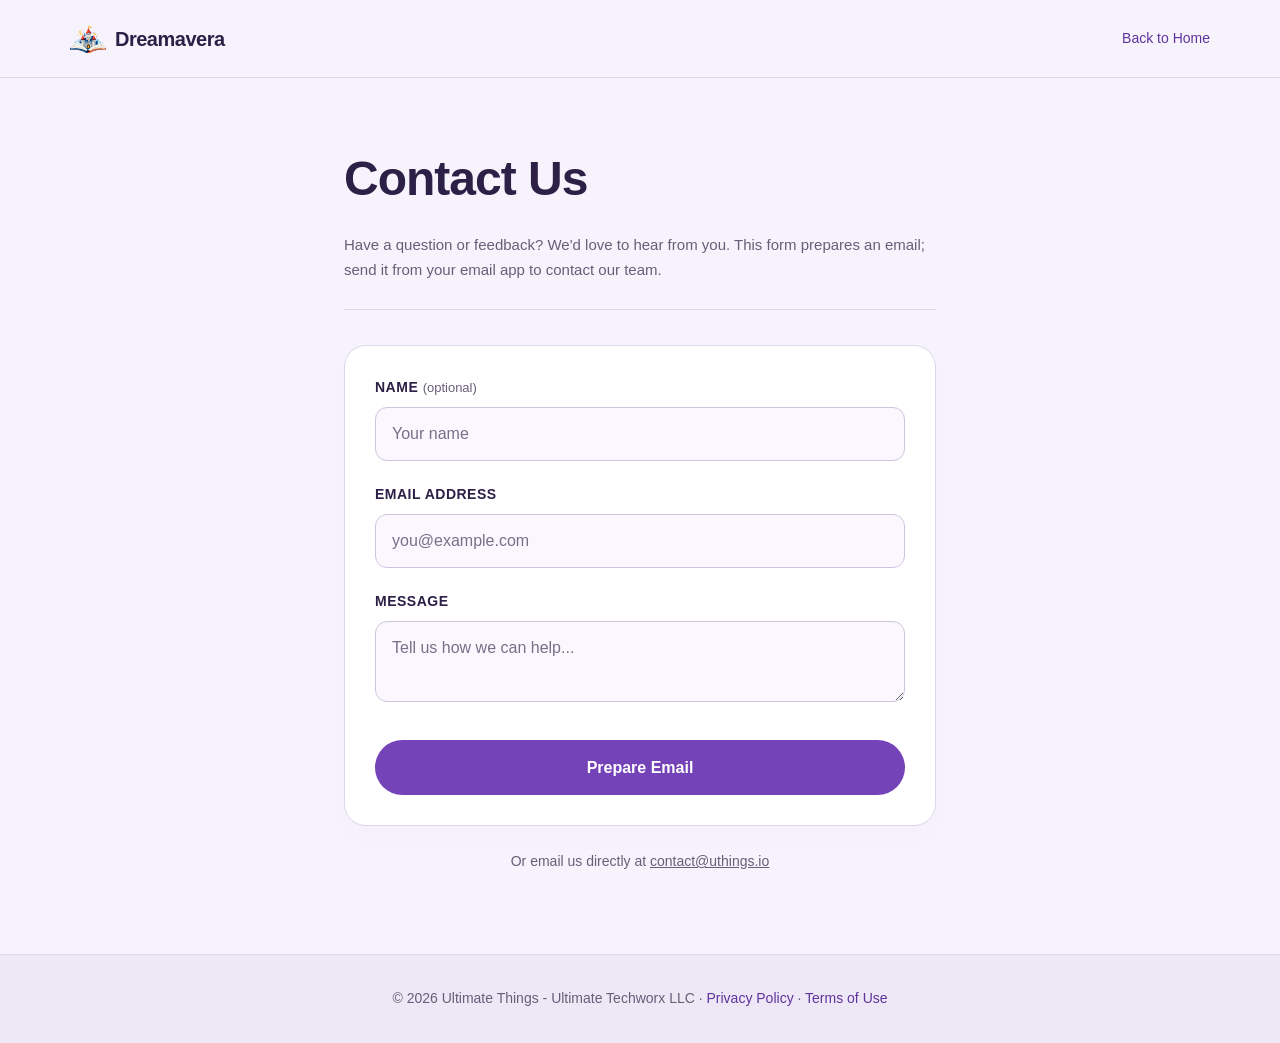
==== commit e09e612d: "Update website for Spanish stories and current Dreamavera features" ====
--- a/contact.html
+++ b/contact.html
@@ -222,7 +222,7 @@
 
   <div class="doc-header">
     <h1>Contact Us</h1>
-    <p>Have a question or feedback? We'd love to hear from you.</p>
+    <p>Have a question or feedback? We'd love to hear from you. This form prepares an email; send it from your email app to contact our team.</p>
   </div>
 
   <div class="form-card" id="formCard">
@@ -245,15 +245,15 @@
         <span class="field-error" id="messageError">Please enter a message.</span>
       </div>
 
-      <button type="submit" class="submit-btn" id="submitBtn">Send Message</button>
+      <button type="submit" class="submit-btn" id="submitBtn">Prepare Email</button>
 
     </form>
   </div>
 
-  <div class="success-card" id="successCard">
+  <div class="success-card" id="successCard" role="status" aria-live="polite">
     <div class="success-icon">✦</div>
-    <h2>Message sent!</h2>
-    <p>Thanks for reaching out. We'll get back to you as soon as we can.</p>
+    <h2>Your email draft is ready</h2>
+    <p>Finish sending the message in your email app. Nothing is sent by this website. If your email app did not open, email <a href="mailto:contact@uthings.io">contact@uthings.io</a> directly.</p>
   </div>
 
   <p class="note">Or email us directly at <a href="mailto:contact@uthings.io" style="color:var(--mist)">contact@uthings.io</a></p>
@@ -315,7 +315,6 @@
     window.location.href = `mailto:contact@uthings.io?subject=${subject}&body=${body}`;
 
     setTimeout(() => {
-      document.getElementById('formCard').style.display = 'none';
       document.getElementById('successCard').style.display = 'block';
     }, 500);
   });
--- a/assets/site.css
+++ b/assets/site.css
@@ -66,6 +66,9 @@
 .hero h1 { font-size: clamp(2.8rem, 4.3vw, 4.25rem); line-height: 1.11; font-weight: 650; letter-spacing: -2.7px; }
 h1 em, h2 em { font-family: Georgia, 'Times New Roman', serif; font-weight: 400; color: var(--purple); letter-spacing: -1.4px; }
 .hero-description { max-width: 490px; font-size: 1.0625rem; color: var(--muted); line-height: 1.85; margin-top: 26px; }
+.hero-language { max-width: 490px; margin-top: 18px; color: var(--muted); font-size: .8125rem; line-height: 1.8; }
+.hero-language strong { color: var(--purple-dark); font-weight: 700; }
+.hero-language a { display: inline-block; color: var(--purple-dark); text-underline-offset: 3px; margin-left: 5px; }
 .hero-actions { display: flex; flex-wrap: wrap; align-items: center; gap: 20px; margin-top: 30px; }
 .hero-actions .text-link { font-size: .875rem; }
 .hero-notes { display: flex; flex-wrap: wrap; gap: 20px; padding: 0; margin: 26px 0 0; list-style: none; color: var(--muted); font-size: .8125rem; }
